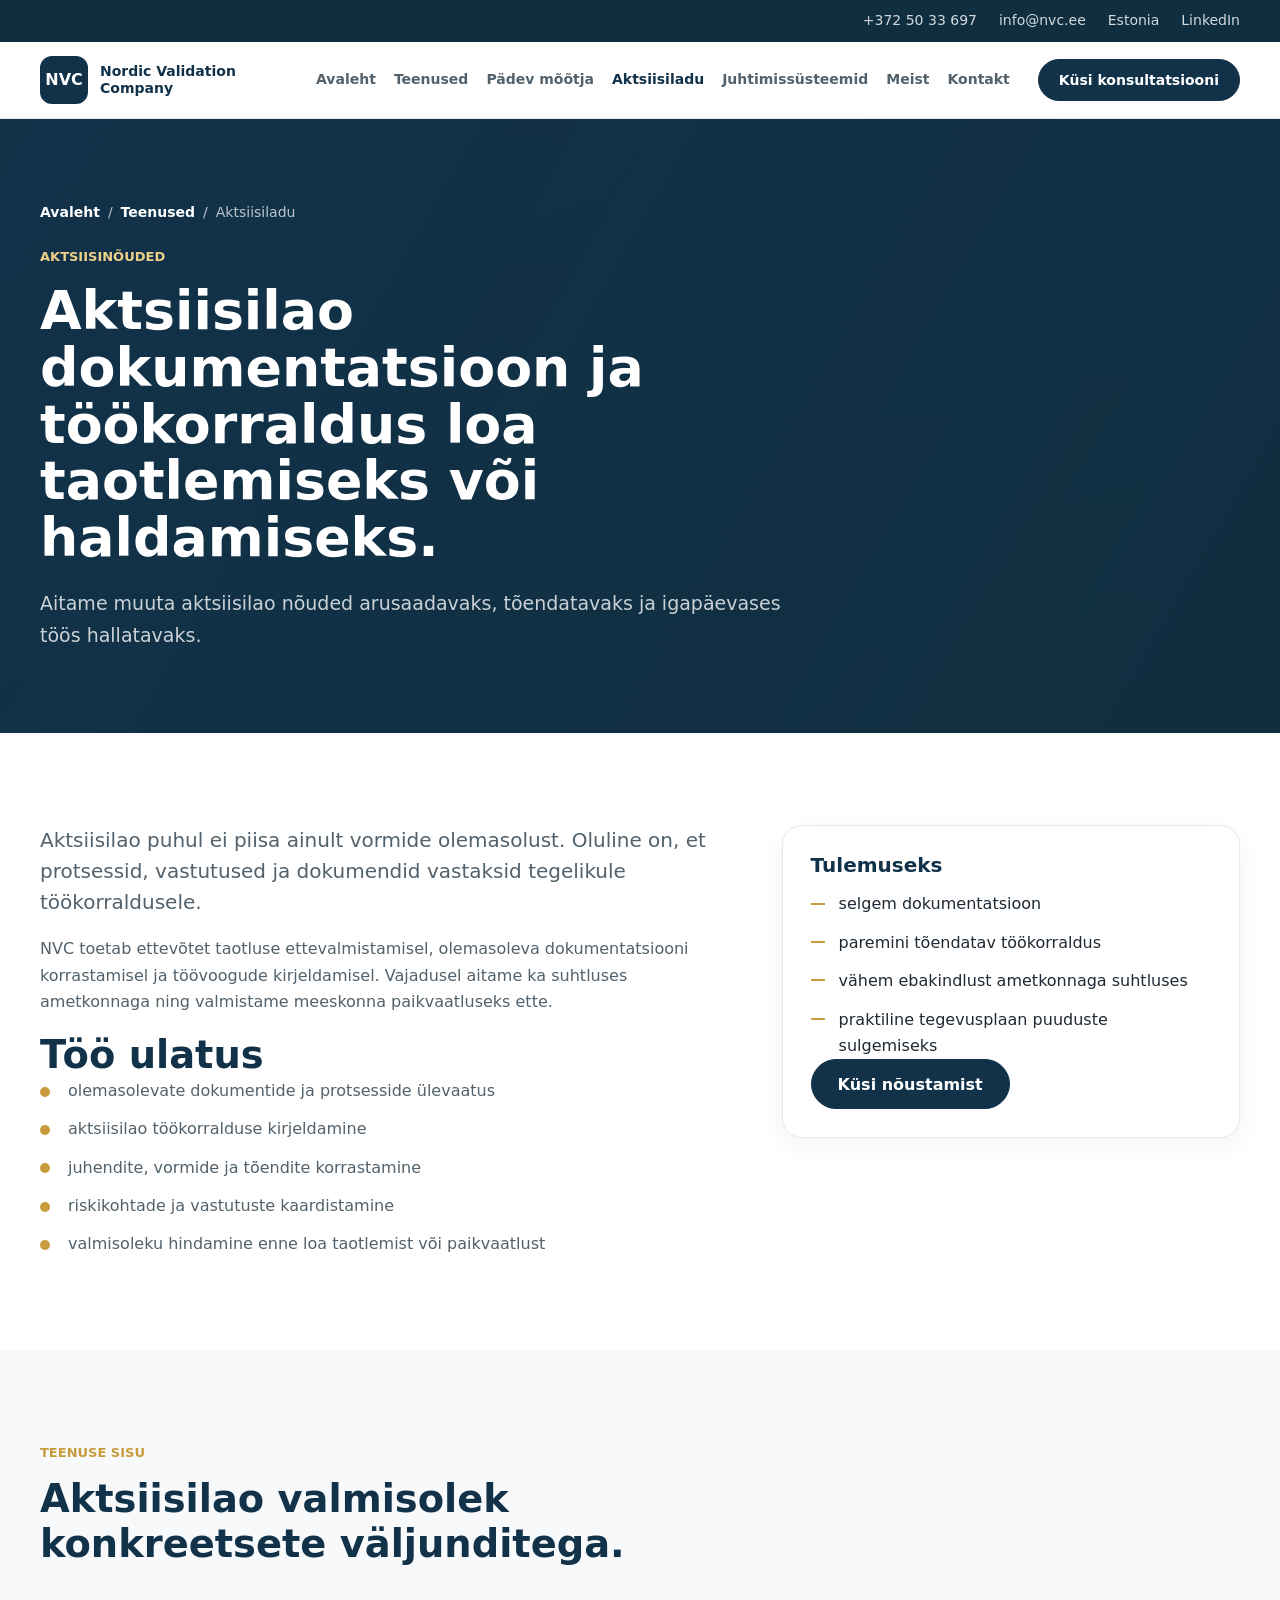
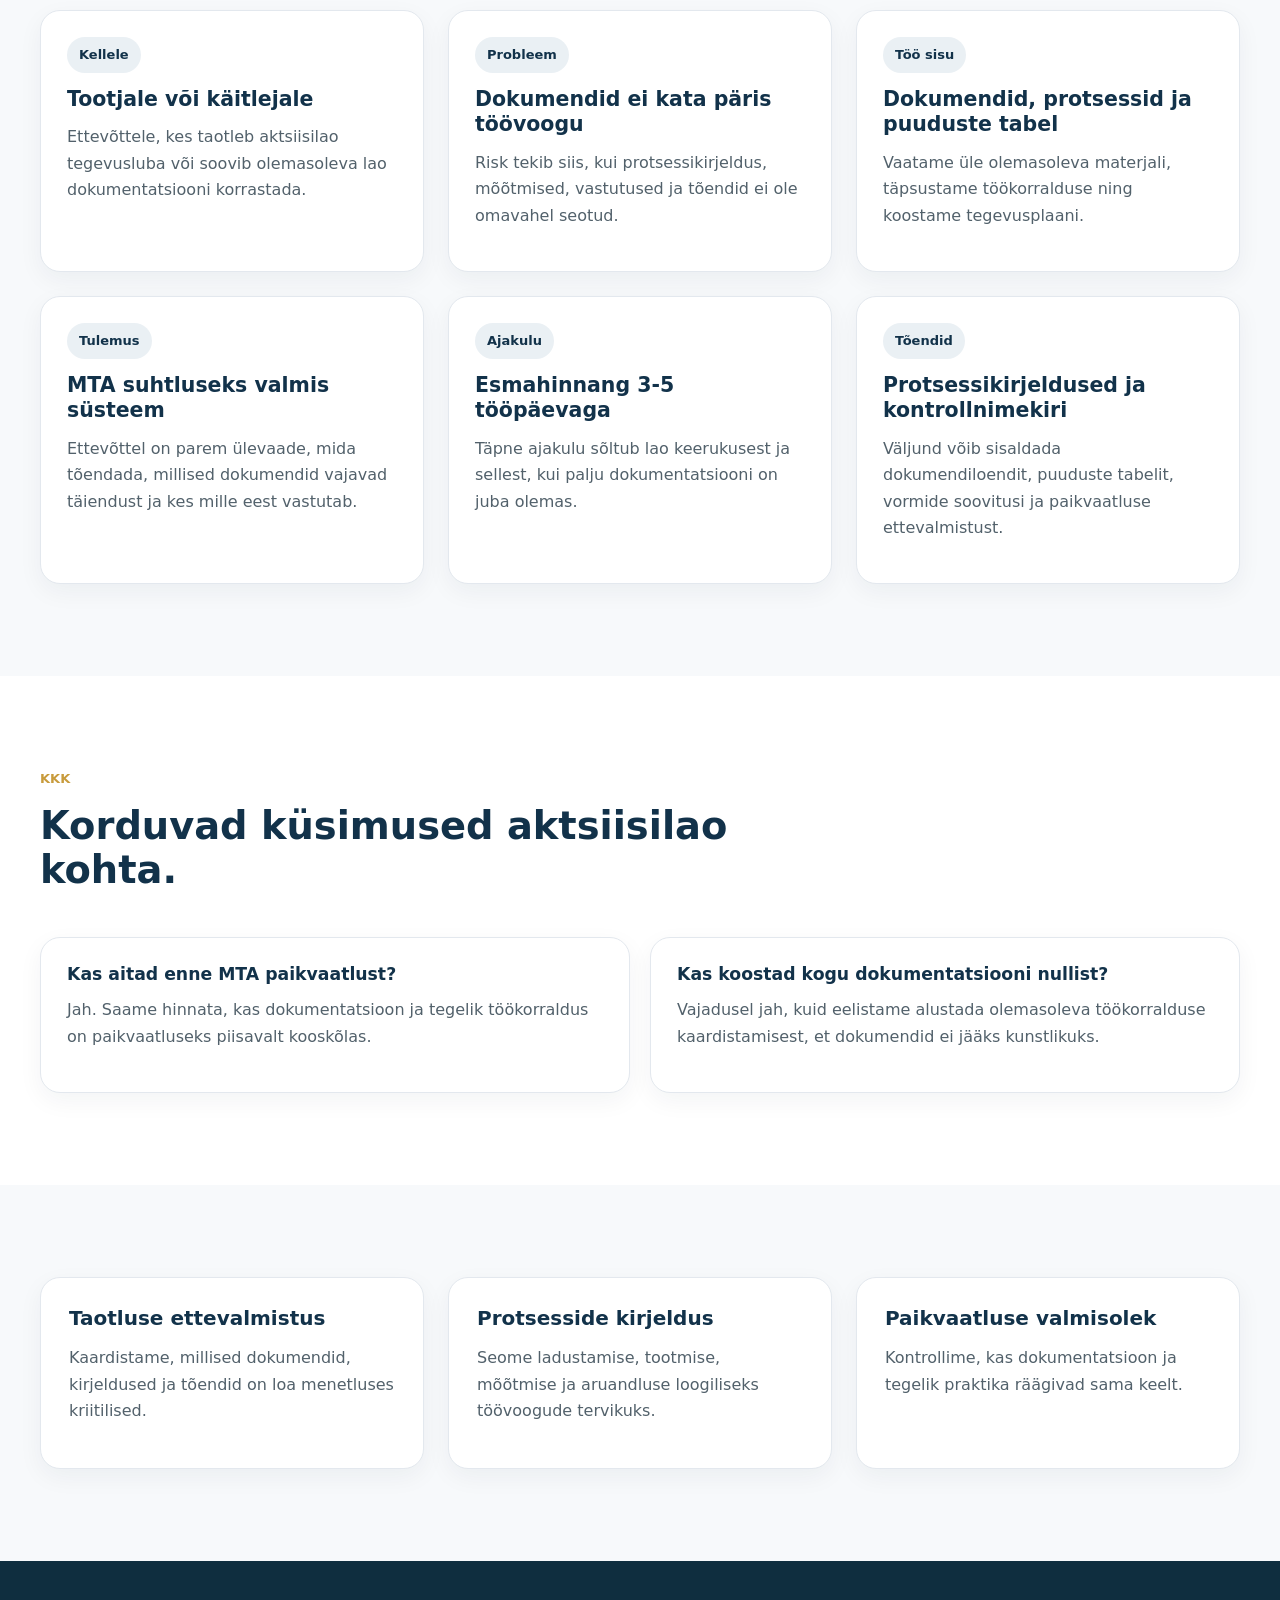
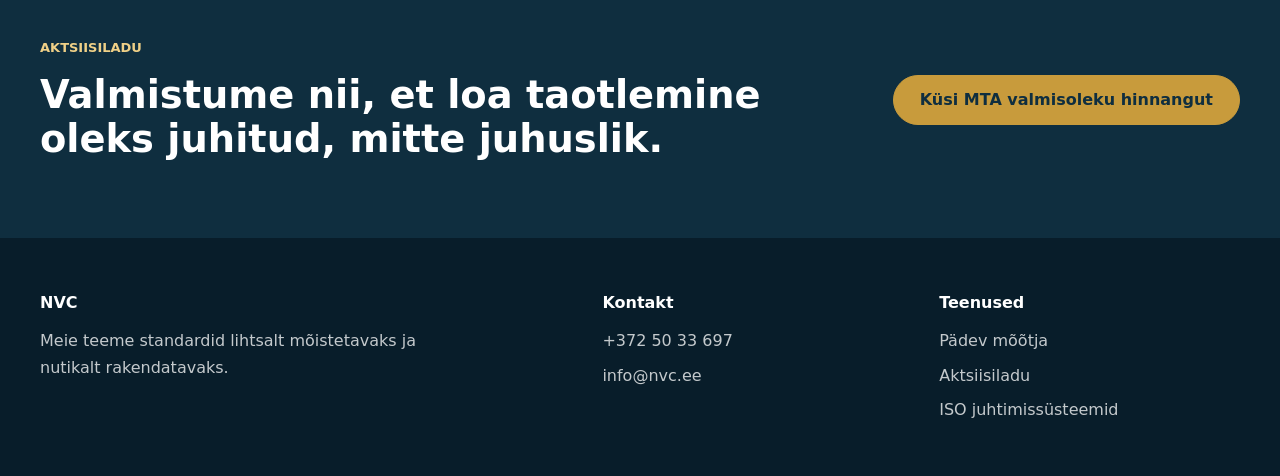
==== aktsiisiladu.html @ cf204fb5 "Add files via upload Esimene versioon" ====
﻿<!doctype html>
<html lang="et">
  <head><meta charset="utf-8"><meta name="viewport" content="width=device-width, initial-scale=1"><title>Aktsiisiladu - NVC</title><meta name="description" content="Aktsiisilao loa ja dokumentatsiooni nõustamine reguleeritud ettevõtetele."><link rel="stylesheet" href="nvc-homepage.css"></head>
  <body>
    <a class="skip-link" href="#main">Liigu sisuni</a>
    <div class="topbar"><div class="container topbar__inner"><a href="tel:+3725033697">+372 50 33 697</a><a href="mailto:info@nvc.ee">info@nvc.ee</a><span>Estonia</span><a href="https://ee.linkedin.com/company/nordicvalidationcompany">LinkedIn</a></div></div>
    <header class="site-header"><div class="container header__inner"><a class="brand" href="landing-variant-1.html" aria-label="NVC avaleht"><span class="brand__mark">NVC</span><span class="brand__text">Nordic Validation Company</span></a><input class="nav-toggle" id="nav-toggle" type="checkbox" aria-label="Ava menüü"><label class="nav-button" for="nav-toggle" aria-hidden="true"><span></span><span></span><span></span></label><nav class="main-nav" aria-label="Põhimenüü"><a href="landing-variant-1.html">Avaleht</a><a href="teenused.html">Teenused</a><a href="padev-mootja.html">Pädev mõõtja</a><a class="active-nav" href="aktsiisiladu.html">Aktsiisiladu</a><a href="iso-juhtimissusteemid.html">Juhtimissüsteemid</a><a href="meist.html">Meist</a><a href="kontakt.html">Kontakt</a></nav><a class="button button--small" href="kontakt.html">Küsi konsultatsiooni</a></div></header>
    <main id="main">
      <section class="page-hero"><div class="container"><div class="breadcrumb"><a href="landing-variant-1.html">Avaleht</a><span>/</span><a href="teenused.html">Teenused</a><span>/</span><span>Aktsiisiladu</span></div><p class="eyebrow eyebrow--light">Aktsiisinõuded</p><h1>Aktsiisilao dokumentatsioon ja töökorraldus loa taotlemiseks või haldamiseks.</h1><p class="page-hero__lead">Aitame muuta aktsiisilao nõuded arusaadavaks, tõendatavaks ja igapäevases töös hallatavaks.</p></div></section>
      <section class="section"><div class="container content-grid"><div class="rich-text"><p class="lead-text">Aktsiisilao puhul ei piisa ainult vormide olemasolust. Oluline on, et protsessid, vastutused ja dokumendid vastaksid tegelikule töökorraldusele.</p><p>NVC toetab ettevõtet taotluse ettevalmistamisel, olemasoleva dokumentatsiooni korrastamisel ja töövoogude kirjeldamisel. Vajadusel aitame ka suhtluses ametkonnaga ning valmistame meeskonna paikvaatluseks ette.</p><h2>Töö ulatus</h2><ul class="check-list"><li>olemasolevate dokumentide ja protsesside ülevaatus</li><li>aktsiisilao töökorralduse kirjeldamine</li><li>juhendite, vormide ja tõendite korrastamine</li><li>riskikohtade ja vastutuste kaardistamine</li><li>valmisoleku hindamine enne loa taotlemist või paikvaatlust</li></ul></div><aside class="side-panel"><h2>Tulemuseks</h2><ul class="plain-list"><li>selgem dokumentatsioon</li><li>paremini tõendatav töökorraldus</li><li>vähem ebakindlust ametkonnaga suhtluses</li><li>praktiline tegevusplaan puuduste sulgemiseks</li></ul><a class="button" href="kontakt.html">Küsi nõustamist</a></aside></div></section>
      <section class="section section--soft"><div class="container"><div class="section-heading"><p class="eyebrow">Teenuse sisu</p><h2>Aktsiisilao valmisolek konkreetsete väljunditega.</h2></div><div class="service-detail-grid"><article class="service-detail"><span>Kellele</span><h3>Tootjale või käitlejale</h3><p>Ettevõttele, kes taotleb aktsiisilao tegevusluba või soovib olemasoleva lao dokumentatsiooni korrastada.</p></article><article class="service-detail"><span>Probleem</span><h3>Dokumendid ei kata päris töövoogu</h3><p>Risk tekib siis, kui protsessikirjeldus, mõõtmised, vastutused ja tõendid ei ole omavahel seotud.</p></article><article class="service-detail"><span>Töö sisu</span><h3>Dokumendid, protsessid ja puuduste tabel</h3><p>Vaatame üle olemasoleva materjali, täpsustame töökorralduse ning koostame tegevusplaani.</p></article><article class="service-detail"><span>Tulemus</span><h3>MTA suhtluseks valmis süsteem</h3><p>Ettevõttel on parem ülevaade, mida tõendada, millised dokumendid vajavad täiendust ja kes mille eest vastutab.</p></article><article class="service-detail"><span>Ajakulu</span><h3>Esmahinnang 3-5 tööpäevaga</h3><p>Täpne ajakulu sõltub lao keerukusest ja sellest, kui palju dokumentatsiooni on juba olemas.</p></article><article class="service-detail"><span>Tõendid</span><h3>Protsessikirjeldused ja kontrollnimekiri</h3><p>Väljund võib sisaldada dokumendiloendit, puuduste tabelit, vormide soovitusi ja paikvaatluse ettevalmistust.</p></article></div></div></section>
      <section class="section"><div class="container"><div class="section-heading"><p class="eyebrow">KKK</p><h2>Korduvad küsimused aktsiisilao kohta.</h2></div><div class="faq-grid"><article class="faq-item"><h3>Kas aitad enne MTA paikvaatlust?</h3><p>Jah. Saame hinnata, kas dokumentatsioon ja tegelik töökorraldus on paikvaatluseks piisavalt kooskõlas.</p></article><article class="faq-item"><h3>Kas koostad kogu dokumentatsiooni nullist?</h3><p>Vajadusel jah, kuid eelistame alustada olemasoleva töökorralduse kaardistamisest, et dokumendid ei jääks kunstlikuks.</p></article></div></div></section>
      <section class="section section--soft"><div class="container detail-grid"><article class="info-card"><h3>Taotluse ettevalmistus</h3><p>Kaardistame, millised dokumendid, kirjeldused ja tõendid on loa menetluses kriitilised.</p></article><article class="info-card"><h3>Protsesside kirjeldus</h3><p>Seome ladustamise, tootmise, mõõtmise ja aruandluse loogiliseks töövoogude tervikuks.</p></article><article class="info-card"><h3>Paikvaatluse valmisolek</h3><p>Kontrollime, kas dokumentatsioon ja tegelik praktika räägivad sama keelt.</p></article></div></section>
      <section class="cta"><div class="container cta__inner"><div><p class="eyebrow eyebrow--light">Aktsiisiladu</p><h2>Valmistume nii, et loa taotlemine oleks juhitud, mitte juhuslik.</h2></div><a class="button button--accent" href="kontakt.html">Küsi MTA valmisoleku hinnangut</a></div></section>
    </main>
    <footer class="footer"><div class="container footer__grid"><div><strong>NVC</strong><p>Meie teeme standardid lihtsalt mõistetavaks ja nutikalt rakendatavaks.</p></div><div><span>Kontakt</span><a href="tel:+3725033697">+372 50 33 697</a><a href="mailto:info@nvc.ee">info@nvc.ee</a></div><div><span>Teenused</span><a href="padev-mootja.html">Pädev mõõtja</a><a href="aktsiisiladu.html">Aktsiisiladu</a><a href="iso-juhtimissusteemid.html">ISO juhtimissüsteemid</a></div></div></footer>
  </body>
</html>
---- nvc-homepage.css ----
:root {
  --navy: #12324a;
  --navy-strong: #0f2e3f;
  --ink: #1f2933;
  --muted: #52616b;
  --line: #e3e8ee;
  --soft: #f7f9fb;
  --blue-soft: #eaf0f4;
  --accent: #c89b3c;
  --white: #ffffff;
  --shadow: 0 18px 42px rgba(15, 46, 63, 0.09);
}

* {
  box-sizing: border-box;
}

html {
  scroll-behavior: smooth;
}

body {
  margin: 0;
  color: var(--ink);
  background: var(--white);
  font-family: Inter, ui-sans-serif, system-ui, -apple-system, BlinkMacSystemFont, "Segoe UI", Arial, sans-serif;
  font-size: 16px;
  line-height: 1.65;
}

a {
  color: inherit;
  text-decoration: none;
}

.skip-link {
  position: absolute;
  left: 16px;
  top: -48px;
  z-index: 20;
  background: var(--navy);
  color: var(--white);
  padding: 10px 14px;
}

.skip-link:focus {
  top: 16px;
}

.container {
  width: min(100% - 48px, 1200px);
  margin-inline: auto;
}

.topbar {
  background: var(--navy-strong);
  color: rgba(255, 255, 255, 0.82);
  font-size: 14px;
}

.topbar__inner {
  display: flex;
  min-height: 42px;
  align-items: center;
  justify-content: flex-end;
  gap: 22px;
}

.topbar a:hover,
.main-nav a:hover,
.footer a:hover {
  color: var(--accent);
}

.site-header {
  position: sticky;
  top: 0;
  z-index: 10;
  background: rgba(255, 255, 255, 0.94);
  border-bottom: 1px solid rgba(227, 232, 238, 0.9);
  backdrop-filter: blur(14px);
}

.header__inner {
  display: grid;
  grid-template-columns: auto 1fr auto;
  min-height: 76px;
  align-items: center;
  gap: 28px;
}

.brand {
  display: inline-flex;
  align-items: center;
  gap: 12px;
  font-weight: 750;
  color: var(--navy);
}

.brand__mark {
  display: grid;
  width: 48px;
  height: 48px;
  place-items: center;
  border-radius: 12px;
  background: var(--navy);
  color: var(--white);
  letter-spacing: 0;
}

.brand__text {
  max-width: 180px;
  font-size: 14px;
  line-height: 1.2;
}

.main-nav {
  display: flex;
  justify-content: flex-end;
  gap: 18px;
  color: var(--muted);
  font-size: 14px;
  font-weight: 650;
  white-space: nowrap;
}

.button {
  display: inline-flex;
  min-height: 50px;
  align-items: center;
  justify-content: center;
  border: 1px solid var(--navy);
  border-radius: 999px;
  background: var(--navy);
  color: var(--white);
  padding: 13px 26px;
  font-weight: 750;
  line-height: 1.2;
  transition: transform 180ms ease, background 180ms ease, border-color 180ms ease;
}

.button:hover {
  transform: translateY(-2px);
  background: var(--navy-strong);
  border-color: var(--navy-strong);
}

.button--secondary {
  background: var(--white);
  color: var(--navy);
}

.button--accent {
  border-color: var(--accent);
  background: var(--accent);
  color: var(--navy-strong);
}

.button--small {
  min-height: 42px;
  padding: 11px 20px;
  font-size: 14px;
}

.nav-toggle,
.nav-button {
  display: none;
}

.hero {
  overflow: hidden;
  background:
    linear-gradient(115deg, rgba(234, 240, 244, 0.94), rgba(255, 255, 255, 0.72)),
    linear-gradient(180deg, var(--white), var(--soft));
}

.hero__grid {
  display: grid;
  grid-template-columns: minmax(0, 1.07fr) minmax(360px, 0.93fr);
  min-height: 650px;
  align-items: center;
  gap: 64px;
  padding-block: 96px;
}

.eyebrow {
  margin: 0 0 14px;
  color: var(--accent);
  font-size: 13px;
  font-weight: 850;
  letter-spacing: 0;
  text-transform: uppercase;
}

.eyebrow--light {
  color: #efd087;
}

h1,
h2,
h3,
p {
  margin-top: 0;
}

h1 {
  max-width: 770px;
  margin-bottom: 22px;
  color: var(--navy);
  font-size: clamp(2.25rem, 4.2vw, 3.5rem);
  line-height: 1.06;
  letter-spacing: 0;
}

h2 {
  margin-bottom: 0;
  color: var(--navy);
  font-size: clamp(1.8rem, 3vw, 2.55rem);
  line-height: 1.16;
  letter-spacing: 0;
}

h3 {
  margin-bottom: 12px;
  color: var(--navy);
  font-size: 1.28rem;
  line-height: 1.25;
}

.hero__lead {
  max-width: 670px;
  margin-bottom: 34px;
  color: var(--muted);
  font-size: 18px;
}

.hero__actions {
  display: flex;
  flex-wrap: wrap;
  gap: 14px;
}

.compliance-card {
  position: relative;
  border: 1px solid rgba(255, 255, 255, 0.72);
  border-radius: 24px;
  background: var(--white);
  padding: 30px;
  box-shadow: var(--shadow);
}

.compliance-card::before {
  content: "";
  position: absolute;
  inset: 18px -18px -18px 18px;
  z-index: -1;
  border-radius: 24px;
  background: var(--blue-soft);
}

.compliance-card__top {
  display: flex;
  align-items: center;
  justify-content: space-between;
  gap: 18px;
  margin-bottom: 28px;
  color: var(--muted);
  font-weight: 700;
}

.compliance-card__top strong {
  color: var(--accent);
  font-size: 52px;
  line-height: 1;
}

.status-list {
  display: grid;
  gap: 12px;
}

.status-row {
  display: flex;
  align-items: center;
  justify-content: space-between;
  gap: 16px;
  border: 1px solid var(--line);
  border-radius: 14px;
  padding: 16px 18px;
}

.status-row span {
  color: var(--muted);
}

.status-row b {
  color: var(--navy);
}

.progress-block {
  display: grid;
  gap: 12px;
  margin-top: 28px;
}

.progress-block span {
  display: block;
  height: 10px;
  border-radius: 999px;
  background: var(--blue-soft);
}

.progress-block span::before {
  content: "";
  display: block;
  width: var(--w);
  height: 100%;
  border-radius: inherit;
  background: linear-gradient(90deg, var(--navy), var(--accent));
}

.section {
  padding-block: 92px;
}

.section--soft {
  background: var(--soft);
}

.section-heading {
  max-width: 760px;
  margin-bottom: 44px;
}

.section-heading--center {
  margin-inline: auto;
  text-align: center;
}

.service-grid,
.process-grid {
  display: grid;
  grid-template-columns: repeat(3, minmax(0, 1fr));
  gap: 28px;
}

.service-card {
  display: flex;
  min-height: 350px;
  flex-direction: column;
  border: 1px solid var(--line);
  border-radius: 20px;
  background: var(--white);
  padding: 30px;
  box-shadow: 0 8px 24px rgba(15, 46, 63, 0.05);
  transition: transform 180ms ease, border-color 180ms ease, box-shadow 180ms ease;
}

.service-card:hover {
  transform: translateY(-4px);
  border-color: rgba(200, 155, 60, 0.65);
  box-shadow: var(--shadow);
}

.service-card p,
.process-step p {
  color: var(--muted);
}

.service-card a {
  margin-top: auto;
  color: var(--navy);
  font-weight: 800;
}

.icon-box {
  display: grid;
  width: 54px;
  height: 54px;
  place-items: center;
  margin-bottom: 24px;
  border-radius: 16px;
  background: var(--blue-soft);
  color: var(--navy);
  font-weight: 850;
}

.metrics {
  background: var(--navy);
  color: var(--white);
  padding-block: 72px;
}

.metrics h2 {
  color: var(--white);
}

.metrics__grid {
  display: grid;
  grid-template-columns: 1.2fr repeat(3, minmax(0, 0.8fr));
  align-items: center;
  gap: 32px;
}

.metric {
  border-left: 1px solid rgba(255, 255, 255, 0.18);
  padding-left: 28px;
}

.metric strong {
  display: block;
  color: var(--accent);
  font-size: 42px;
  line-height: 1.05;
}

.metric span {
  display: block;
  margin-top: 8px;
  color: rgba(255, 255, 255, 0.78);
}

.process-step {
  position: relative;
  border-top: 3px solid var(--accent);
  background: var(--white);
  padding: 30px 26px 24px;
}

.process-step span {
  display: inline-grid;
  width: 40px;
  height: 40px;
  place-items: center;
  margin-bottom: 22px;
  border-radius: 50%;
  background: var(--navy);
  color: var(--white);
  font-weight: 850;
}

.split {
  display: grid;
  grid-template-columns: minmax(0, 0.9fr) minmax(0, 1.1fr);
  align-items: start;
  gap: 60px;
}

.standards-list {
  display: flex;
  flex-wrap: wrap;
  gap: 14px;
}

.standards-list span {
  border: 1px solid var(--line);
  border-radius: 999px;
  background: var(--white);
  padding: 12px 18px;
  color: var(--navy);
  font-weight: 750;
}

.cta {
  background: var(--navy-strong);
  color: var(--white);
  padding-block: 76px;
}

.cta h2 {
  max-width: 780px;
  color: var(--white);
}

.cta__inner {
  display: flex;
  align-items: center;
  justify-content: space-between;
  gap: 42px;
}

.footer {
  background: #081d2a;
  color: rgba(255, 255, 255, 0.76);
  padding-block: 52px;
}

.footer__grid {
  display: grid;
  grid-template-columns: 1.4fr 0.8fr 0.8fr;
  gap: 36px;
}

.footer strong,
.footer span {
  display: block;
  margin-bottom: 12px;
  color: var(--white);
  font-weight: 800;
}

.footer p {
  max-width: 380px;
  margin-bottom: 0;
}

.footer a {
  display: block;
  margin-top: 8px;
}

.page-hero {
  background:
    linear-gradient(120deg, rgba(18, 50, 74, 0.94), rgba(15, 46, 63, 0.86)),
    linear-gradient(180deg, var(--navy), var(--navy-strong));
  color: var(--white);
  padding-block: 82px;
}

.page-hero h1 {
  max-width: 860px;
  color: var(--white);
}

.page-hero__lead {
  max-width: 760px;
  margin-bottom: 0;
  color: rgba(255, 255, 255, 0.78);
  font-size: 19px;
}

.breadcrumb {
  display: flex;
  flex-wrap: wrap;
  gap: 8px;
  margin-bottom: 22px;
  color: rgba(255, 255, 255, 0.72);
  font-size: 14px;
}

.breadcrumb a {
  color: var(--white);
  font-weight: 700;
}

.content-grid {
  display: grid;
  grid-template-columns: minmax(0, 1.2fr) minmax(300px, 0.8fr);
  gap: 54px;
  align-items: start;
}

.rich-text {
  max-width: 780px;
}

.rich-text p,
.rich-text li {
  color: var(--muted);
}

.rich-text p {
  margin-bottom: 18px;
}

.lead-text {
  color: var(--ink);
  font-size: 20px;
  line-height: 1.55;
}

.side-panel,
.info-card,
.contact-card {
  border: 1px solid var(--line);
  border-radius: 20px;
  background: var(--white);
  padding: 28px;
  box-shadow: 0 8px 24px rgba(15, 46, 63, 0.05);
}

.side-panel {
  position: sticky;
  top: 104px;
}

.side-panel h2,
.info-card h3,
.contact-card h3 {
  margin-bottom: 14px;
  font-size: 1.25rem;
}

.check-list,
.plain-list {
  display: grid;
  gap: 12px;
  margin: 0;
  padding: 0;
  list-style: none;
}

.check-list li,
.plain-list li {
  position: relative;
  padding-left: 28px;
}

.check-list li::before {
  content: "";
  position: absolute;
  left: 0;
  top: 0.55em;
  width: 10px;
  height: 10px;
  border-radius: 50%;
  background: var(--accent);
}

.plain-list li::before {
  content: "";
  position: absolute;
  left: 0;
  top: 0.7em;
  width: 14px;
  height: 2px;
  background: var(--accent);
}

.detail-grid,
.contact-grid {
  display: grid;
  grid-template-columns: repeat(3, minmax(0, 1fr));
  gap: 24px;
}

.case-grid,
.service-detail-grid {
  display: grid;
  grid-template-columns: repeat(3, minmax(0, 1fr));
  gap: 24px;
}

.case-card,
.service-detail,
.faq-item {
  border: 1px solid var(--line);
  border-radius: 20px;
  background: var(--white);
  padding: 26px;
  box-shadow: 0 8px 24px rgba(15, 46, 63, 0.05);
}

.case-card span,
.service-detail span {
  display: inline-flex;
  margin-bottom: 14px;
  border-radius: 999px;
  background: var(--blue-soft);
  padding: 7px 12px;
  color: var(--navy);
  font-size: 13px;
  font-weight: 850;
}

.case-card p,
.service-detail p,
.faq-item p {
  color: var(--muted);
}

.faq-grid {
  display: grid;
  grid-template-columns: repeat(2, minmax(0, 1fr));
  gap: 20px;
}

.faq-item h3 {
  font-size: 1.08rem;
}

.info-card p,
.contact-card p {
  color: var(--muted);
}

.feature-band {
  border-block: 1px solid var(--line);
  background: var(--soft);
  padding-block: 52px;
}

.feature-band__inner {
  display: grid;
  grid-template-columns: repeat(4, minmax(0, 1fr));
  gap: 18px;
}

.feature-pill {
  border: 1px solid var(--line);
  border-radius: 16px;
  background: var(--white);
  padding: 18px;
  color: var(--navy);
  font-weight: 800;
}

.form-shell {
  display: grid;
  gap: 16px;
}

.form-shell label {
  display: grid;
  gap: 7px;
  color: var(--navy);
  font-weight: 750;
}

.form-shell input,
.form-shell textarea {
  width: 100%;
  border: 1px solid var(--line);
  border-radius: 12px;
  padding: 13px 14px;
  color: var(--ink);
  font: inherit;
}

.form-shell textarea {
  min-height: 140px;
  resize: vertical;
}

.active-nav {
  color: var(--navy);
}

.alt-hero {
  overflow: hidden;
  padding-block: 88px;
}

.alt-hero--authority {
  background: linear-gradient(115deg, #f7f9fb 0%, #ffffff 56%, #eaf0f4 100%);
}

.alt-hero--services {
  background: var(--navy-strong);
  color: var(--white);
}

.alt-hero--partners {
  background:
    linear-gradient(115deg, rgba(18, 50, 74, 0.9), rgba(18, 50, 74, 0.58)),
    linear-gradient(180deg, #f7f9fb, #eaf0f4);
  color: var(--white);
}

.alt-hero__grid {
  display: grid;
  grid-template-columns: minmax(0, 1fr) minmax(340px, 0.78fr);
  align-items: center;
  gap: 58px;
}

.alt-hero h1 {
  color: inherit;
}

.alt-hero--authority h1 {
  color: var(--navy);
}

.alt-hero__lead {
  max-width: 720px;
  margin-bottom: 30px;
  color: var(--muted);
  font-size: 19px;
}

.alt-hero--services .alt-hero__lead,
.alt-hero--partners .alt-hero__lead {
  color: rgba(255, 255, 255, 0.78);
}

.hero-proof,
.hero-service-panel,
.partner-panel {
  border: 1px solid var(--line);
  border-radius: 24px;
  background: var(--white);
  padding: 28px;
  box-shadow: var(--shadow);
}

.hero-proof {
  display: grid;
  gap: 18px;
}

.proof-row {
  display: grid;
  grid-template-columns: 62px 1fr;
  gap: 16px;
  align-items: start;
  border-bottom: 1px solid var(--line);
  padding-bottom: 18px;
}

.proof-row:last-child {
  border-bottom: 0;
  padding-bottom: 0;
}

.proof-row strong {
  color: var(--accent);
  font-size: 30px;
  line-height: 1;
}

.proof-row span,
.hero-service-panel p,
.partner-panel p {
  color: var(--muted);
}

.hero-service-panel {
  display: grid;
  gap: 14px;
  background: #fbfcfd;
}

.hero-service-link {
  display: grid;
  gap: 4px;
  border: 1px solid var(--line);
  border-radius: 16px;
  background: var(--white);
  padding: 18px;
}

.hero-service-link b {
  color: var(--navy);
}

.hero-service-link span {
  color: var(--muted);
  font-size: 14px;
}

.partner-panel {
  background: rgba(255, 255, 255, 0.96);
}

.partner-mini {
  display: grid;
  gap: 12px;
  margin-top: 18px;
}

.partner-mini div {
  border-left: 3px solid var(--accent);
  padding-left: 16px;
}

.choice-strip {
  border-bottom: 1px solid var(--line);
  background: var(--white);
  padding-block: 18px;
}

.choice-strip__inner {
  display: flex;
  flex-wrap: wrap;
  align-items: center;
  justify-content: space-between;
  gap: 16px;
}

.choice-strip nav {
  display: flex;
  flex-wrap: wrap;
  gap: 10px;
}

.choice-strip a {
  border: 1px solid var(--line);
  border-radius: 999px;
  padding: 9px 14px;
  color: var(--navy);
  font-weight: 750;
}

.choice-strip a:hover {
  border-color: var(--accent);
}

.mini-service-grid {
  display: grid;
  grid-template-columns: repeat(3, minmax(0, 1fr));
  gap: 18px;
}

.mini-service {
  border: 1px solid var(--line);
  border-radius: 18px;
  background: var(--white);
  padding: 22px;
}

.mini-service p {
  color: var(--muted);
}

.ts-page {
  background: #fbf7ef;
}

.ts-header {
  background: rgba(251, 247, 239, 0.92);
}

.ts-hero {
  padding-block: 46px 90px;
  background:
    radial-gradient(circle at 88% 18%, rgba(200, 155, 60, 0.16), transparent 30%),
    linear-gradient(180deg, #fbf7ef 0%, #ffffff 100%);
}

.announcement-pill {
  display: inline-flex;
  align-items: center;
  gap: 10px;
  margin-bottom: 30px;
  border: 1px solid #eadfc8;
  border-radius: 999px;
  background: #fffaf1;
  padding: 8px 14px;
  color: var(--navy);
  font-size: 14px;
  font-weight: 750;
}

.announcement-pill span {
  display: inline-grid;
  min-width: 24px;
  height: 24px;
  place-items: center;
  border-radius: 999px;
  background: var(--accent);
  color: var(--navy-strong);
  font-size: 12px;
}

.ts-hero__grid {
  display: grid;
  grid-template-columns: minmax(0, 1.18fr) minmax(380px, 0.72fr);
  align-items: center;
  gap: 76px;
}

.ts-hero h1 {
  max-width: 850px;
  color: var(--navy);
  font-size: clamp(2.8rem, 6vw, 5.25rem);
  line-height: 0.98;
}

.ts-hero__lead {
  max-width: 740px;
  margin-bottom: 32px;
  color: var(--muted);
  font-size: 20px;
}

.ts-network {
  position: relative;
  min-height: 430px;
  border: 1px solid #eadfc8;
  border-radius: 28px;
  background:
    linear-gradient(90deg, rgba(18, 50, 74, 0.07) 1px, transparent 1px),
    linear-gradient(rgba(18, 50, 74, 0.07) 1px, transparent 1px),
    #fffaf1;
  background-size: 34px 34px;
  box-shadow: 0 24px 60px rgba(15, 46, 63, 0.12);
}

.ts-network::before,
.ts-network::after {
  content: "";
  position: absolute;
  inset: 50% auto auto 50%;
  width: 72%;
  height: 2px;
  background: #d9c28c;
  transform-origin: left center;
}

.ts-network::before {
  transform: rotate(24deg) translateX(-50%);
}

.ts-network::after {
  transform: rotate(-24deg) translateX(-50%);
}

.network-node {
  position: absolute;
  z-index: 1;
  max-width: 168px;
  border: 1px solid #e7d7b6;
  border-radius: 18px;
  background: var(--white);
  padding: 14px;
  box-shadow: 0 12px 26px rgba(15, 46, 63, 0.1);
}

.network-node b {
  display: block;
  color: var(--navy);
  line-height: 1.2;
}

.network-node span {
  display: block;
  margin-top: 4px;
  color: var(--muted);
  font-size: 13px;
  line-height: 1.35;
}

.network-node--center {
  left: 50%;
  top: 50%;
  width: 180px;
  transform: translate(-50%, -50%);
  border-color: var(--accent);
}

.network-node--a {
  left: 24px;
  top: 46px;
}

.network-node--b {
  right: 26px;
  top: 74px;
}

.network-node--c {
  left: 44px;
  bottom: 52px;
}

.network-node--d {
  right: 34px;
  bottom: 44px;
}

.ts-band {
  border-block: 1px solid #eadfc8;
  background: #fffaf1;
  padding-block: 22px;
}

.ts-band__inner {
  display: flex;
  flex-wrap: wrap;
  align-items: center;
  justify-content: space-between;
  gap: 16px;
  color: var(--muted);
  font-weight: 750;
}

.ts-band__chips {
  display: flex;
  flex-wrap: wrap;
  gap: 10px;
}

.ts-band__chips span {
  border: 1px solid #eadfc8;
  border-radius: 999px;
  background: var(--white);
  padding: 8px 12px;
  color: var(--navy);
}

.ts-product {
  display: grid;
  grid-template-columns: minmax(0, 0.78fr) minmax(0, 1.22fr);
  gap: 34px;
  align-items: stretch;
}

.ts-product__intro {
  border-radius: 24px;
  background: var(--navy);
  padding: 32px;
  color: var(--white);
}

.ts-product__intro h2 {
  color: var(--white);
}

.ts-product__intro p {
  color: rgba(255, 255, 255, 0.76);
}

.ts-stack {
  display: grid;
  gap: 16px;
}

.ts-stack-card {
  display: grid;
  grid-template-columns: 64px 1fr auto;
  align-items: center;
  gap: 18px;
  border: 1px solid var(--line);
  border-radius: 22px;
  background: var(--white);
  padding: 18px;
  box-shadow: 0 10px 28px rgba(15, 46, 63, 0.05);
}

.ts-stack-card strong {
  display: grid;
  width: 54px;
  height: 54px;
  place-items: center;
  border-radius: 16px;
  background: #fff3d6;
  color: var(--navy);
}

.ts-stack-card h3,
.ts-stack-card p {
  margin-bottom: 0;
}

.ts-stack-card p {
  color: var(--muted);
}

.ts-stack-card a {
  color: var(--navy);
  font-weight: 850;
}

.ts-quote-grid {
  display: grid;
  grid-template-columns: minmax(0, 1fr) minmax(0, 1fr);
  gap: 24px;
}

.ts-quote {
  border: 1px solid #eadfc8;
  border-radius: 24px;
  background: #fffaf1;
  padding: 28px;
}

.ts-quote p {
  color: var(--ink);
  font-size: 18px;
}

.ts-quote span {
  color: var(--muted);
  font-weight: 750;
}

.system-visual {
  overflow: hidden;
  border: 1px solid #eadfc8;
  border-radius: 30px;
  background:
    radial-gradient(circle at 50% 46%, rgba(200, 155, 60, 0.2), transparent 34%),
    linear-gradient(90deg, rgba(18, 50, 74, 0.055) 1px, transparent 1px),
    linear-gradient(rgba(18, 50, 74, 0.055) 1px, transparent 1px),
    #fffaf1;
  background-size: auto, 32px 32px, 32px 32px, auto;
  box-shadow: 0 24px 60px rgba(15, 46, 63, 0.12);
}

.system-visual__header,
.system-visual__footer {
  display: flex;
  align-items: center;
  justify-content: space-between;
  gap: 14px;
  padding: 20px 22px;
}

.system-visual__header {
  border-bottom: 1px solid #eadfc8;
}

.system-visual__header span {
  color: var(--muted);
  font-size: 14px;
  font-weight: 800;
}

.system-visual__header strong {
  color: var(--navy);
  font-size: 18px;
}

.system-visual__core {
  position: relative;
  min-height: 370px;
}

.system-ring,
.system-core,
.system-orbit {
  position: absolute;
  left: 50%;
  top: 50%;
  transform: translate(-50%, -50%);
}

.system-ring {
  border: 1px solid rgba(18, 50, 74, 0.16);
  border-radius: 50%;
}

.system-ring--outer {
  width: min(86%, 350px);
  aspect-ratio: 1;
}

.system-ring--inner {
  width: min(54%, 220px);
  aspect-ratio: 1;
  border-color: rgba(200, 155, 60, 0.46);
  background: rgba(255, 255, 255, 0.42);
}

.system-core {
  z-index: 2;
  display: grid;
  width: 148px;
  height: 148px;
  place-items: center;
  border: 1px solid rgba(200, 155, 60, 0.78);
  border-radius: 50%;
  background: var(--white);
  box-shadow: 0 16px 34px rgba(15, 46, 63, 0.14);
  text-align: center;
}

.system-core b,
.system-core span,
.system-core em {
  display: block;
  color: var(--navy);
  font-style: normal;
  line-height: 1.15;
}

.system-core b {
  font-size: 19px;
}

.system-core span {
  color: var(--accent);
  font-weight: 850;
}

.system-core em {
  color: var(--muted);
  font-size: 13px;
  font-weight: 750;
}

.system-orbit {
  z-index: 3;
  width: 168px;
  border: 1px solid #e7d7b6;
  border-radius: 18px;
  background: rgba(255, 255, 255, 0.96);
  padding: 12px 14px;
  box-shadow: 0 12px 26px rgba(15, 46, 63, 0.1);
}

.system-orbit::before {
  content: "";
  position: absolute;
  left: 50%;
  top: 50%;
  z-index: -1;
  width: 86px;
  height: 2px;
  background: rgba(200, 155, 60, 0.42);
  transform-origin: left center;
}

.system-orbit b {
  display: block;
  color: var(--navy);
  line-height: 1.18;
}

.system-orbit span {
  display: block;
  margin-top: 4px;
  color: var(--muted);
  font-size: 13px;
  line-height: 1.3;
}

.system-orbit--a {
  transform: translate(-190%, -154%);
}

.system-orbit--a::before {
  transform: rotate(30deg);
}

.system-orbit--b {
  transform: translate(88%, -142%);
}

.system-orbit--b::before {
  left: auto;
  right: 50%;
  transform: rotate(148deg);
}

.system-orbit--c {
  transform: translate(-205%, 54%);
}

.system-orbit--c::before {
  transform: rotate(-24deg);
}

.system-orbit--d {
  transform: translate(86%, 58%);
}

.system-orbit--d::before {
  left: auto;
  right: 50%;
  transform: rotate(206deg);
}

.system-orbit--e {
  width: 190px;
  transform: translate(-50%, 132%);
}

.system-orbit--e::before {
  left: 50%;
  top: auto;
  bottom: 100%;
  width: 2px;
  height: 54px;
}

.system-visual__footer {
  border-top: 1px solid #eadfc8;
  background: rgba(255, 255, 255, 0.54);
}

.system-visual__footer span {
  color: var(--navy);
  font-size: 13px;
  font-weight: 850;
}

.hero-summary {
  justify-self: end;
  width: min(100%, 440px);
  border: 1px solid #eadfc8;
  border-radius: 30px;
  background: #fffaf1;
  padding: 28px;
  box-shadow: 0 24px 60px rgba(15, 46, 63, 0.12);
}

.hero-summary__top {
  display: grid;
  gap: 8px;
  margin-bottom: 24px;
  border-bottom: 1px solid #eadfc8;
  padding-bottom: 20px;
}

.hero-summary__top span {
  color: var(--accent);
  font-size: 13px;
  font-weight: 850;
  text-transform: uppercase;
}

.hero-summary__top strong {
  color: var(--navy);
  font-size: 28px;
  line-height: 1.1;
}

.hero-summary__list {
  display: grid;
  gap: 14px;
}

.hero-summary__list div {
  border: 1px solid #eadfc8;
  border-radius: 18px;
  background: var(--white);
  padding: 16px;
}

.hero-summary__list b {
  display: block;
  color: var(--navy);
  line-height: 1.2;
}

.hero-summary__list span {
  display: block;
  margin-top: 5px;
  color: var(--muted);
  font-size: 14px;
  line-height: 1.4;
}

.hero-summary > a {
  display: inline-flex;
  margin-top: 22px;
  color: var(--navy);
  font-weight: 850;
}

@media (max-width: 980px) {
  .container {
    width: min(100% - 40px, 1200px);
  }

  .topbar__inner {
    justify-content: center;
    flex-wrap: wrap;
    padding-block: 8px;
  }

  .header__inner {
    grid-template-columns: auto auto;
    justify-content: space-between;
  }

  .header__inner > .button {
    display: none;
  }

  .nav-button {
    display: grid;
    width: 44px;
    height: 44px;
    place-items: center;
    border: 1px solid var(--line);
    border-radius: 12px;
    cursor: pointer;
  }

  .nav-button span {
    display: block;
    width: 20px;
    height: 2px;
    background: var(--navy);
  }

  .main-nav {
    display: none;
    grid-column: 1 / -1;
    flex-direction: column;
    gap: 0;
    border-top: 1px solid var(--line);
    padding-block: 14px;
  }

  .main-nav a {
    padding-block: 12px;
  }

  .nav-toggle:checked ~ .main-nav {
    display: flex;
  }

  .hero__grid,
  .alt-hero__grid,
  .ts-hero__grid,
  .ts-product,
  .split,
  .cta__inner,
  .content-grid {
    grid-template-columns: 1fr;
  }

  .hero__grid {
    min-height: auto;
    gap: 44px;
    padding-block: 72px;
  }

  .service-grid,
  .mini-service-grid,
  .process-grid,
  .metrics__grid,
  .footer__grid,
  .detail-grid,
  .contact-grid,
  .case-grid,
  .service-detail-grid,
  .feature-band__inner {
    grid-template-columns: 1fr 1fr;
  }

  .side-panel {
    position: static;
  }

  .ts-network {
    min-height: 380px;
  }

  .system-visual__core {
    min-height: 520px;
  }

  .system-orbit--a {
    transform: translate(-98%, -220%);
  }

  .system-orbit--b {
    transform: translate(-2%, -220%);
  }

  .system-orbit--c {
    transform: translate(-98%, 120%);
  }

  .system-orbit--d {
    transform: translate(-2%, 120%);
  }

  .system-orbit--e {
    transform: translate(-50%, 245%);
  }

  .ts-stack-card {
    grid-template-columns: 58px 1fr;
  }

  .ts-stack-card a {
    grid-column: 2;
  }

  .metrics__grid > div:first-child,
  .footer__grid > div:first-child {
    grid-column: 1 / -1;
  }

  .cta__inner {
    display: grid;
  }
}

@media (max-width: 660px) {
  .container {
    width: min(100% - 40px, 1200px);
  }

  .brand__text {
    display: none;
  }

  .hero__grid {
    padding-block: 56px;
  }

  .hero__actions,
  .hero__actions .button,
  .cta .button {
    width: 100%;
  }

  .compliance-card {
    padding: 22px;
  }

  .section {
    padding-block: 58px;
  }

  .service-grid,
  .mini-service-grid,
  .ts-quote-grid,
  .process-grid,
  .metrics__grid,
  .footer__grid,
  .detail-grid,
  .contact-grid,
  .case-grid,
  .service-detail-grid,
  .faq-grid,
  .feature-band__inner {
    grid-template-columns: 1fr;
  }

  .service-card {
    min-height: 0;
  }

  .system-visual__header,
  .system-visual__footer {
    align-items: flex-start;
    flex-direction: column;
  }

  .system-visual__core {
    min-height: 620px;
  }

  .system-core {
    top: 44%;
  }

  .system-ring--outer {
    width: 280px;
  }

  .system-ring--inner {
    width: 176px;
  }

  .system-orbit {
    left: 50%;
    width: min(260px, calc(100% - 44px));
  }

  .system-orbit::before {
    display: none;
  }

  .system-orbit--a {
    top: 62px;
    transform: translateX(-50%);
  }

  .system-orbit--b {
    top: 150px;
    transform: translateX(-50%);
  }

  .system-orbit--c {
    top: 394px;
    transform: translateX(-50%);
  }

  .system-orbit--d {
    top: 482px;
    transform: translateX(-50%);
  }

  .system-orbit--e {
    top: 570px;
    transform: translateX(-50%);
  }

  .metric {
    border-left: 0;
    border-top: 1px solid rgba(255, 255, 255, 0.18);
    padding-top: 22px;
    padding-left: 0;
  }
}
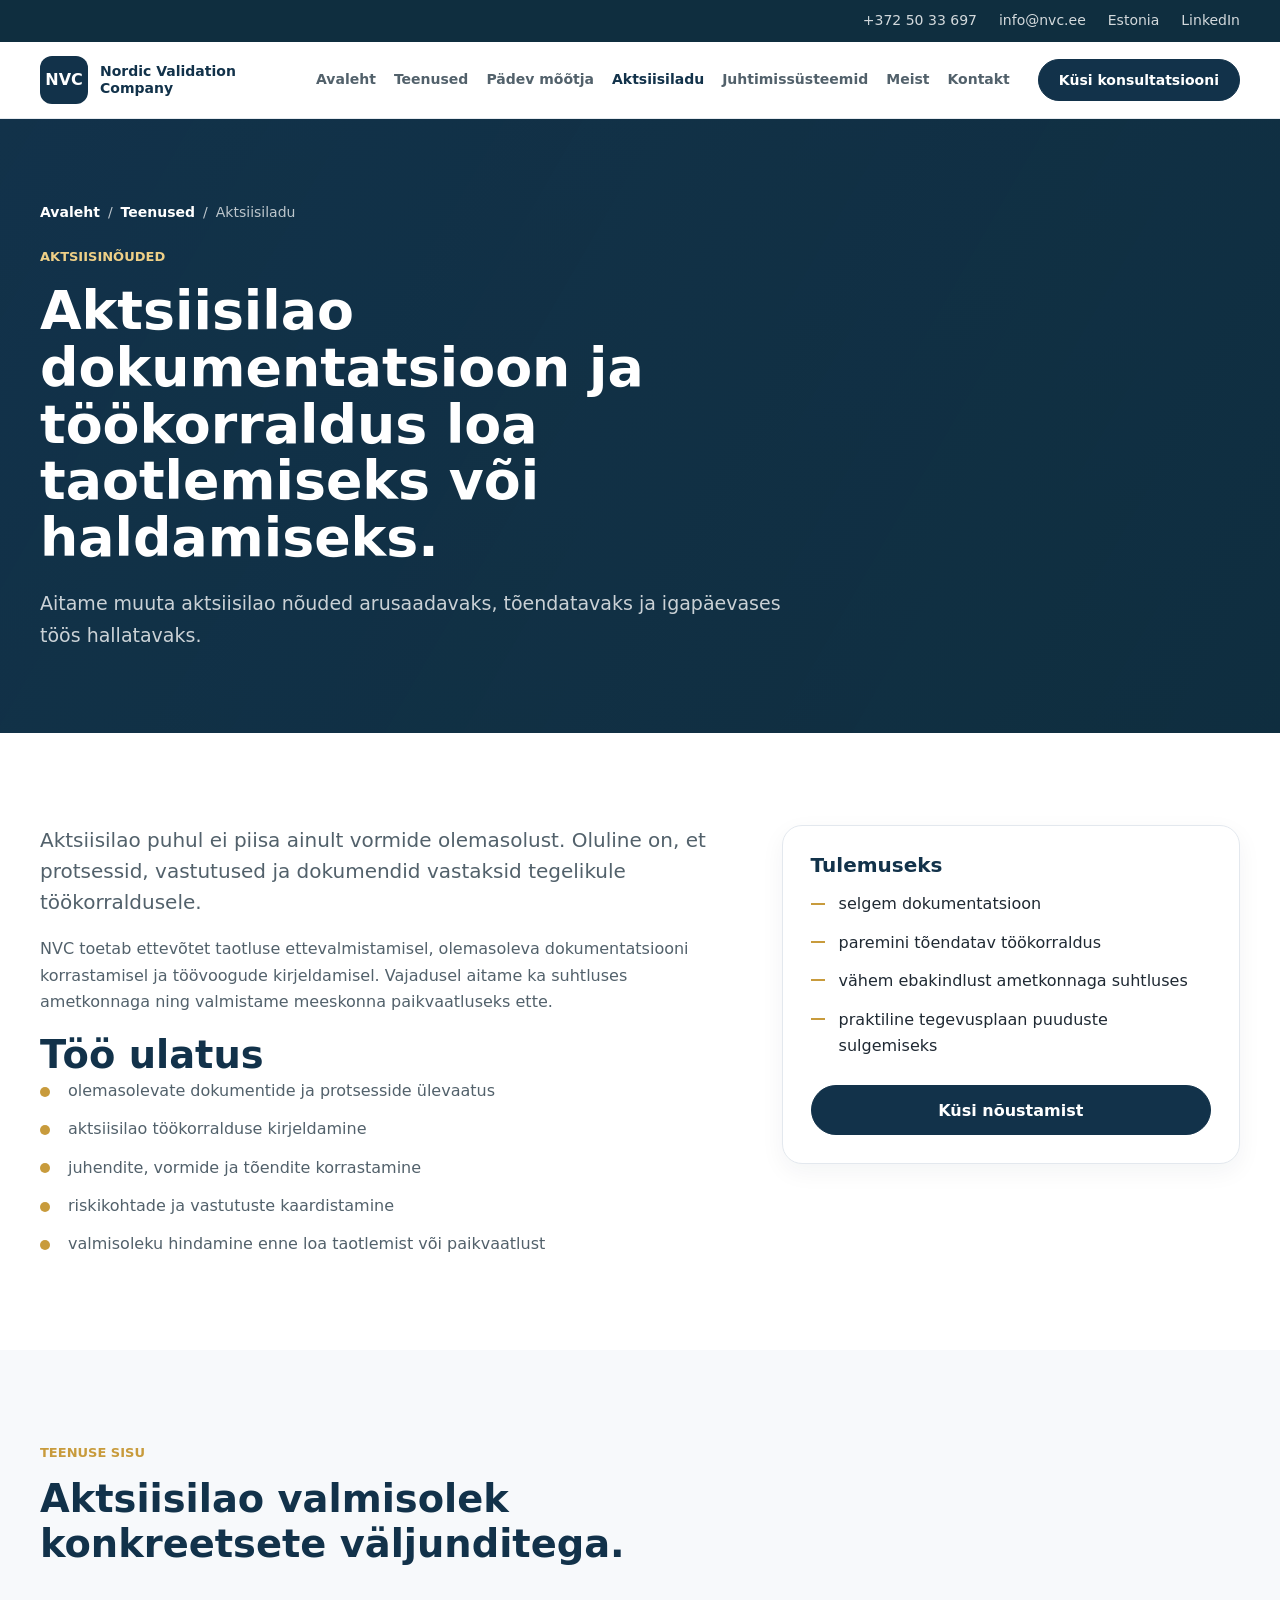
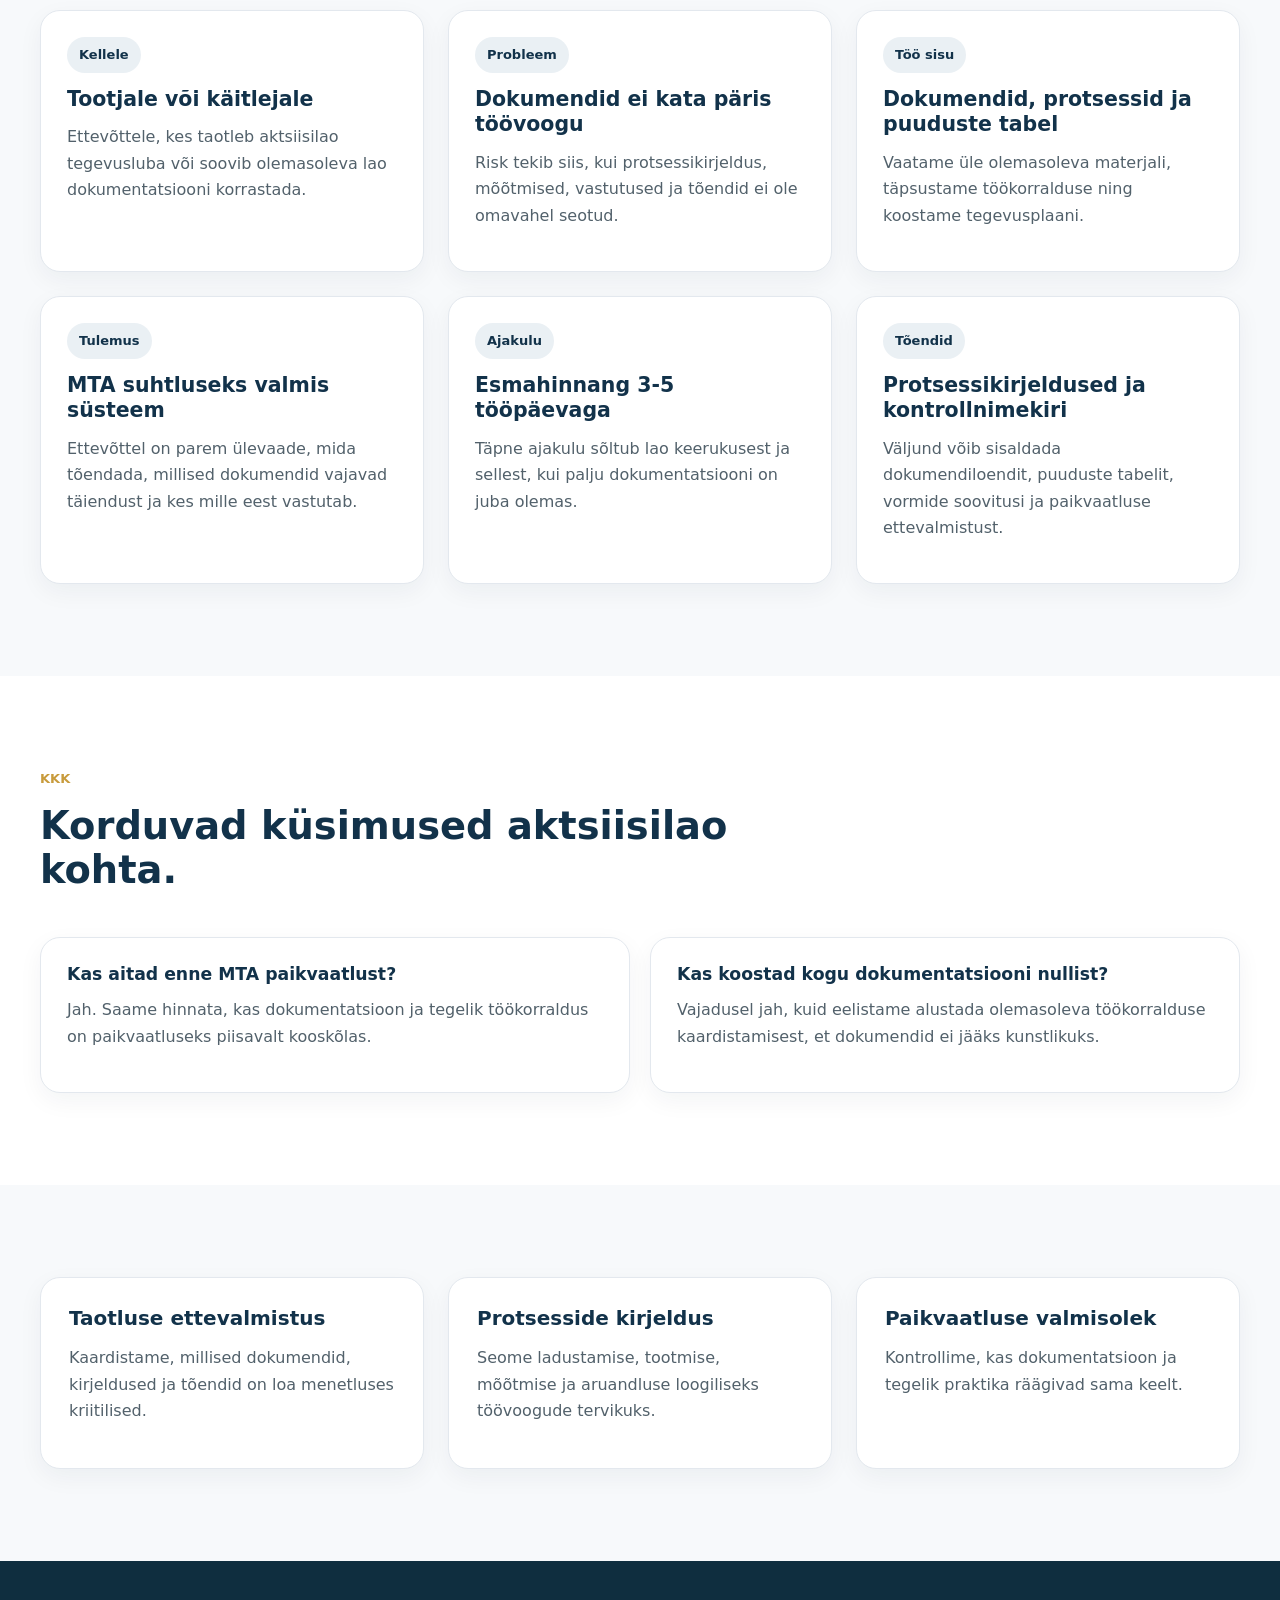
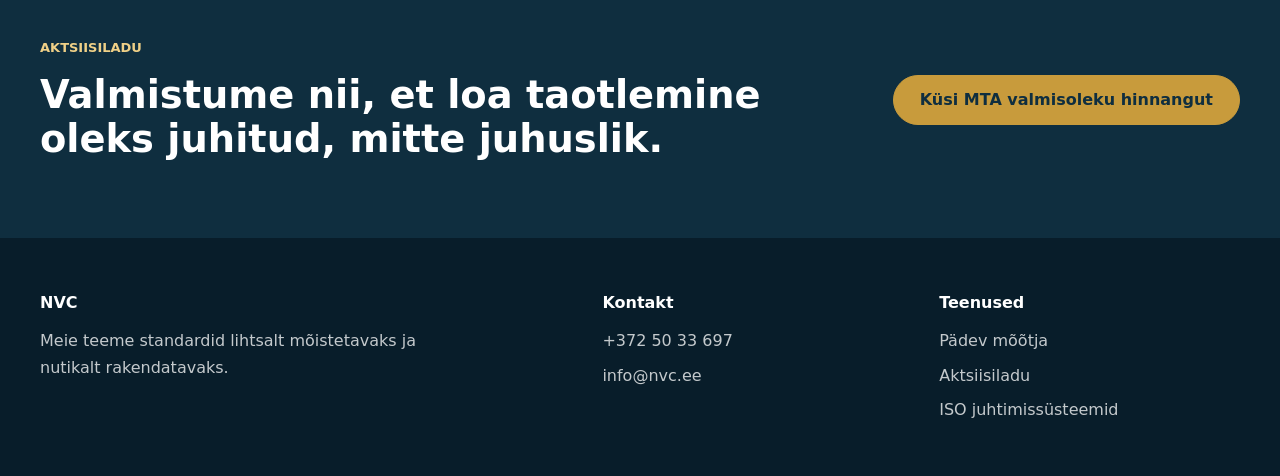
==== commit 8317783e: "Secure contact form for Zone test environment" ====
--- a/aktsiisiladu.html
+++ b/aktsiisiladu.html
@@ -1,12 +1,12 @@
-﻿<!doctype html>
+<!doctype html>
 <html lang="et">
   <head><meta charset="utf-8"><meta name="viewport" content="width=device-width, initial-scale=1"><title>Aktsiisiladu - NVC</title><meta name="description" content="Aktsiisilao loa ja dokumentatsiooni nõustamine reguleeritud ettevõtetele."><link rel="stylesheet" href="nvc-homepage.css"></head>
   <body>
     <a class="skip-link" href="#main">Liigu sisuni</a>
     <div class="topbar"><div class="container topbar__inner"><a href="tel:+3725033697">+372 50 33 697</a><a href="mailto:info@nvc.ee">info@nvc.ee</a><span>Estonia</span><a href="https://ee.linkedin.com/company/nordicvalidationcompany">LinkedIn</a></div></div>
-    <header class="site-header"><div class="container header__inner"><a class="brand" href="landing-variant-1.html" aria-label="NVC avaleht"><span class="brand__mark">NVC</span><span class="brand__text">Nordic Validation Company</span></a><input class="nav-toggle" id="nav-toggle" type="checkbox" aria-label="Ava menüü"><label class="nav-button" for="nav-toggle" aria-hidden="true"><span></span><span></span><span></span></label><nav class="main-nav" aria-label="Põhimenüü"><a href="landing-variant-1.html">Avaleht</a><a href="teenused.html">Teenused</a><a href="padev-mootja.html">Pädev mõõtja</a><a class="active-nav" href="aktsiisiladu.html">Aktsiisiladu</a><a href="iso-juhtimissusteemid.html">Juhtimissüsteemid</a><a href="meist.html">Meist</a><a href="kontakt.html">Kontakt</a></nav><a class="button button--small" href="kontakt.html">Küsi konsultatsiooni</a></div></header>
+    <header class="site-header"><div class="container header__inner"><a class="brand" href="index.html" aria-label="NVC avaleht"><span class="brand__mark">NVC</span><span class="brand__text">Nordic Validation Company</span></a><input class="nav-toggle" id="nav-toggle" type="checkbox" aria-label="Ava menüü"><label class="nav-button" for="nav-toggle" aria-hidden="true"><span></span><span></span><span></span></label><nav class="main-nav" aria-label="Põhimenüü"><a href="index.html">Avaleht</a><a href="teenused.html">Teenused</a><a href="padev-mootja.html">Pädev mõõtja</a><a class="active-nav" href="aktsiisiladu.html">Aktsiisiladu</a><a href="iso-juhtimissusteemid.html">Juhtimissüsteemid</a><a href="meist.html">Meist</a><a href="kontakt.html">Kontakt</a></nav><a class="button button--small" href="kontakt.html">Küsi konsultatsiooni</a></div></header>
     <main id="main">
-      <section class="page-hero"><div class="container"><div class="breadcrumb"><a href="landing-variant-1.html">Avaleht</a><span>/</span><a href="teenused.html">Teenused</a><span>/</span><span>Aktsiisiladu</span></div><p class="eyebrow eyebrow--light">Aktsiisinõuded</p><h1>Aktsiisilao dokumentatsioon ja töökorraldus loa taotlemiseks või haldamiseks.</h1><p class="page-hero__lead">Aitame muuta aktsiisilao nõuded arusaadavaks, tõendatavaks ja igapäevases töös hallatavaks.</p></div></section>
+      <section class="page-hero"><div class="container"><div class="breadcrumb"><a href="index.html">Avaleht</a><span>/</span><a href="teenused.html">Teenused</a><span>/</span><span>Aktsiisiladu</span></div><p class="eyebrow eyebrow--light">Aktsiisinõuded</p><h1>Aktsiisilao dokumentatsioon ja töökorraldus loa taotlemiseks või haldamiseks.</h1><p class="page-hero__lead">Aitame muuta aktsiisilao nõuded arusaadavaks, tõendatavaks ja igapäevases töös hallatavaks.</p></div></section>
       <section class="section"><div class="container content-grid"><div class="rich-text"><p class="lead-text">Aktsiisilao puhul ei piisa ainult vormide olemasolust. Oluline on, et protsessid, vastutused ja dokumendid vastaksid tegelikule töökorraldusele.</p><p>NVC toetab ettevõtet taotluse ettevalmistamisel, olemasoleva dokumentatsiooni korrastamisel ja töövoogude kirjeldamisel. Vajadusel aitame ka suhtluses ametkonnaga ning valmistame meeskonna paikvaatluseks ette.</p><h2>Töö ulatus</h2><ul class="check-list"><li>olemasolevate dokumentide ja protsesside ülevaatus</li><li>aktsiisilao töökorralduse kirjeldamine</li><li>juhendite, vormide ja tõendite korrastamine</li><li>riskikohtade ja vastutuste kaardistamine</li><li>valmisoleku hindamine enne loa taotlemist või paikvaatlust</li></ul></div><aside class="side-panel"><h2>Tulemuseks</h2><ul class="plain-list"><li>selgem dokumentatsioon</li><li>paremini tõendatav töökorraldus</li><li>vähem ebakindlust ametkonnaga suhtluses</li><li>praktiline tegevusplaan puuduste sulgemiseks</li></ul><a class="button" href="kontakt.html">Küsi nõustamist</a></aside></div></section>
       <section class="section section--soft"><div class="container"><div class="section-heading"><p class="eyebrow">Teenuse sisu</p><h2>Aktsiisilao valmisolek konkreetsete väljunditega.</h2></div><div class="service-detail-grid"><article class="service-detail"><span>Kellele</span><h3>Tootjale või käitlejale</h3><p>Ettevõttele, kes taotleb aktsiisilao tegevusluba või soovib olemasoleva lao dokumentatsiooni korrastada.</p></article><article class="service-detail"><span>Probleem</span><h3>Dokumendid ei kata päris töövoogu</h3><p>Risk tekib siis, kui protsessikirjeldus, mõõtmised, vastutused ja tõendid ei ole omavahel seotud.</p></article><article class="service-detail"><span>Töö sisu</span><h3>Dokumendid, protsessid ja puuduste tabel</h3><p>Vaatame üle olemasoleva materjali, täpsustame töökorralduse ning koostame tegevusplaani.</p></article><article class="service-detail"><span>Tulemus</span><h3>MTA suhtluseks valmis süsteem</h3><p>Ettevõttel on parem ülevaade, mida tõendada, millised dokumendid vajavad täiendust ja kes mille eest vastutab.</p></article><article class="service-detail"><span>Ajakulu</span><h3>Esmahinnang 3-5 tööpäevaga</h3><p>Täpne ajakulu sõltub lao keerukusest ja sellest, kui palju dokumentatsiooni on juba olemas.</p></article><article class="service-detail"><span>Tõendid</span><h3>Protsessikirjeldused ja kontrollnimekiri</h3><p>Väljund võib sisaldada dokumendiloendit, puuduste tabelit, vormide soovitusi ja paikvaatluse ettevalmistust.</p></article></div></div></section>
       <section class="section"><div class="container"><div class="section-heading"><p class="eyebrow">KKK</p><h2>Korduvad küsimused aktsiisilao kohta.</h2></div><div class="faq-grid"><article class="faq-item"><h3>Kas aitad enne MTA paikvaatlust?</h3><p>Jah. Saame hinnata, kas dokumentatsioon ja tegelik töökorraldus on paikvaatluseks piisavalt kooskõlas.</p></article><article class="faq-item"><h3>Kas koostad kogu dokumentatsiooni nullist?</h3><p>Vajadusel jah, kuid eelistame alustada olemasoleva töökorralduse kaardistamisest, et dokumendid ei jääks kunstlikuks.</p></article></div></div></section>
--- a/nvc-homepage.css
+++ b/nvc-homepage.css
@@ -591,6 +591,11 @@
   font-size: 1.25rem;
 }
 
+.side-panel .button {
+  width: 100%;
+  margin-top: 26px;
+}
+
 .check-list,
 .plain-list {
   display: grid;
@@ -682,6 +687,20 @@
 .info-card p,
 .contact-card p {
   color: var(--muted);
+}
+
+.contact-card {
+  display: flex;
+  min-width: 0;
+  flex-direction: column;
+}
+
+.contact-card .button {
+  width: 100%;
+  min-height: 46px;
+  margin-top: auto;
+  padding-inline: 12px;
+  white-space: nowrap;
 }
 
 .feature-band {
@@ -1682,3 +1701,7 @@
     padding-left: 0;
   }
 }
+
+/* Keep the anti-spam field out of keyboard navigation and visual layout. */
+.contact-trap { position: absolute; left: -10000px; width: 1px; height: 1px; overflow: hidden; }
+.form-shell button:disabled { opacity: .6; cursor: wait; }
